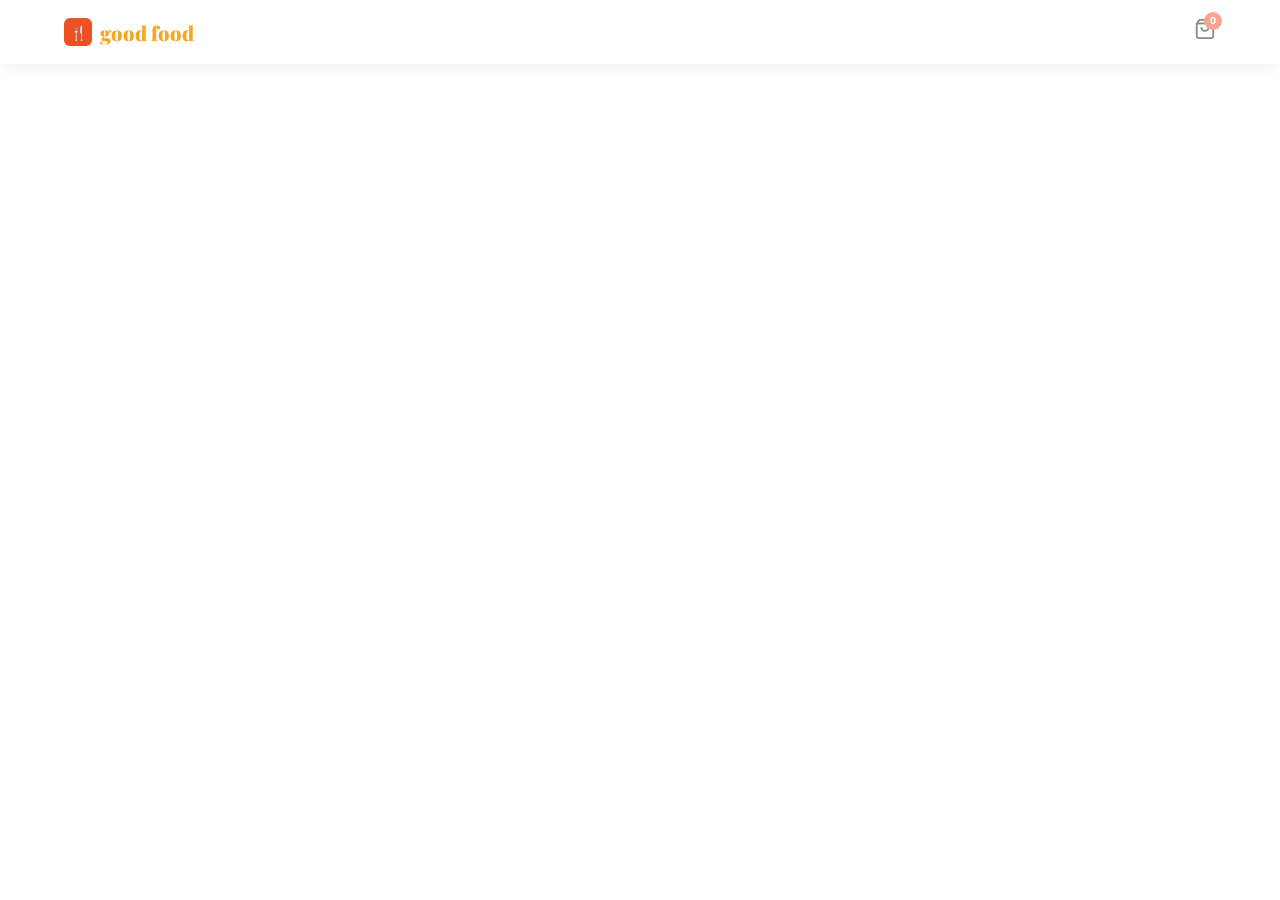
==== checkout.html @ 99d54633 "update" ====
<!DOCTYPE html>
<html lang="uk">
<head>
  <meta charset="UTF-8" />
  <meta name="viewport" content="width=device-width, initial-scale=1.0" />
  <title>Good Food — Оформлення замовлення</title>
  <link href="https://fonts.googleapis.com/css2?family=Nunito:wght@400;600;700;800;900&family=Playfair+Display:wght@700;900&display=swap" rel="stylesheet" />
  <link rel="stylesheet" href="style.css" />
  <style>
    /* ─── CHECKOUT PAGE ─── */
    .checkout-page {
      min-height: 100vh;
      background: var(--cream);
      padding: 40px 5% 80px;
    }
 
    .checkout-back {
      display: inline-flex;
      align-items: center;
      gap: 6px;
      color: var(--gray);
      font-size: .9rem;
      font-weight: 700;
      text-decoration: none;
      margin-bottom: 32px;
      transition: color .2s;
    }
    .checkout-back:hover { color: var(--orange-dark); }
 
    .checkout-title {
      font-family: 'Playfair Display', serif;
      font-size: clamp(1.8rem, 3vw, 2.4rem);
      font-weight: 900;
      color: var(--dark);
      margin-bottom: 32px;
    }
 
    .checkout-grid {
      display: grid;
      grid-template-columns: 1fr 380px;
      gap: 28px;
      align-items: start;
    }
 
    /* ─── FORM CARD ─── */
    .checkout-card {
      background: white;
      border-radius: 20px;
      padding: 32px;
      box-shadow: 0 4px 20px rgba(0,0,0,.06);
    }
 
    .checkout-card h3 {
      font-family: 'Playfair Display', serif;
      font-size: 1.15rem;
      font-weight: 700;
      color: var(--dark);
      margin-bottom: 22px;
      padding-bottom: 14px;
      border-bottom: 2px solid var(--cream);
    }
 
    .form-row {
      display: grid;
      grid-template-columns: 1fr 1fr;
      gap: 16px;
    }
 
    .form-group {
      display: flex;
      flex-direction: column;
      gap: 6px;
      margin-bottom: 16px;
    }
 
    .form-group.full { grid-column: 1 / -1; }
 
    .form-group label {
      font-size: .82rem;
      font-weight: 800;
      color: var(--gray);
      text-transform: uppercase;
      letter-spacing: .05em;
    }
 
    .form-group input,
    .form-group select,
    .form-group textarea {
      padding: 12px 16px;
      border: 2px solid #eee;
      border-radius: 10px;
      font-family: 'Nunito', sans-serif;
      font-size: .95rem;
      color: var(--dark);
      outline: none;
      transition: border-color .2s;
      background: white;
    }
 
    .form-group input:focus,
    .form-group select:focus,
    .form-group textarea:focus {
      border-color: var(--orange);
    }
 
    .form-group textarea {
      resize: none;
      height: 90px;
    }
 
    /* Delivery type toggle */
    .delivery-toggle {
      display: grid;
      grid-template-columns: 1fr 1fr;
      gap: 10px;
      margin-bottom: 20px;
    }
 
    .delivery-option {
      display: flex;
      align-items: center;
      gap: 10px;
      padding: 14px 16px;
      border: 2px solid #eee;
      border-radius: 12px;
      cursor: pointer;
      transition: all .2s;
      font-weight: 700;
      font-size: .9rem;
      color: var(--gray);
    }
 
    .delivery-option.active {
      border-color: var(--orange);
      background: #fff8ee;
      color: var(--orange-dark);
    }
 
    .delivery-option input { display: none; }
 
    /* Payment options */
    .payment-options {
      display: flex;
      flex-direction: column;
      gap: 10px;
      margin-bottom: 0;
    }
 
    .payment-option {
      display: flex;
      align-items: center;
      gap: 12px;
      padding: 14px 16px;
      border: 2px solid #eee;
      border-radius: 12px;
      cursor: pointer;
      transition: all .2s;
      font-weight: 700;
      font-size: .9rem;
      color: var(--gray);
    }
 
    .payment-option.active {
      border-color: var(--orange);
      background: #fff8ee;
      color: var(--orange-dark);
    }
 
    .payment-option input { display: none; }
 
    .payment-icon { font-size: 1.3rem; }
 
    /* ─── ORDER SUMMARY ─── */
    .order-summary {
      background: white;
      border-radius: 20px;
      padding: 28px;
      box-shadow: 0 4px 20px rgba(0,0,0,.06);
      position: sticky;
      top: 80px;
    }
 
    .order-summary h3 {
      font-family: 'Playfair Display', serif;
      font-size: 1.15rem;
      font-weight: 700;
      color: var(--dark);
      margin-bottom: 20px;
      padding-bottom: 14px;
      border-bottom: 2px solid var(--cream);
    }
 
    .summary-items {
      display: flex;
      flex-direction: column;
      gap: 14px;
      margin-bottom: 20px;
    }
 
    .summary-item {
      display: flex;
      align-items: center;
      gap: 12px;
    }
 
    .summary-item img {
      width: 52px;
      height: 52px;
      border-radius: 10px;
      object-fit: cover;
      flex-shrink: 0;
    }
 
    .summary-item-info {
      flex: 1;
    }
 
    .summary-item-name {
      font-size: .88rem;
      font-weight: 700;
      color: var(--dark);
      display: block;
    }
 
    .summary-item-qty {
      font-size: .8rem;
      color: var(--gray);
    }
 
    .summary-item-price {
      font-size: .9rem;
      font-weight: 800;
      color: var(--orange-dark);
      white-space: nowrap;
    }
 
    .summary-empty {
      text-align: center;
      color: var(--gray);
      font-size: .9rem;
      padding: 20px 0;
    }
 
    .summary-divider {
      height: 1px;
      background: var(--cream);
      margin: 16px 0;
    }
 
    .summary-row {
      display: flex;
      justify-content: space-between;
      font-size: .88rem;
      color: var(--gray);
      margin-bottom: 8px;
    }
 
    .summary-row span:last-child { font-weight: 700; color: var(--dark); }
 
    .summary-total {
      display: flex;
      justify-content: space-between;
      font-size: 1.1rem;
      font-weight: 900;
      color: var(--dark);
      margin-top: 12px;
    }
 
    .summary-total span:last-child { color: var(--red-orange); }
 
    .place-order-btn {
      width: 100%;
      margin-top: 20px;
      padding: 16px;
      background: var(--red-orange);
      color: white;
      border: none;
      border-radius: 14px;
      font-family: 'Nunito', sans-serif;
      font-size: 1rem;
      font-weight: 800;
      cursor: pointer;
      transition: background .2s, transform .15s;
    }
 
    .place-order-btn:hover {
      background: #d94218;
      transform: translateY(-2px);
    }
 
    .place-order-btn:disabled {
      background: #ccc;
      cursor: not-allowed;
      transform: none;
    }
 
    /* ─── SUCCESS SCREEN ─── */
    .success-screen {
      display: none;
      flex-direction: column;
      align-items: center;
      justify-content: center;
      text-align: center;
      padding: 80px 20px;
      animation: fadeUp .5s ease both;
    }
 
    .success-screen.show { display: flex; }
 
    .success-icon {
      width: 90px;
      height: 90px;
      background: linear-gradient(135deg, var(--orange), var(--red-orange));
      border-radius: 50%;
      display: flex;
      align-items: center;
      justify-content: center;
      font-size: 2.5rem;
      margin-bottom: 24px;
      box-shadow: 0 12px 36px rgba(245,166,35,.4);
    }
 
    .success-screen h2 {
      font-family: 'Playfair Display', serif;
      font-size: 2rem;
      font-weight: 900;
      color: var(--dark);
      margin-bottom: 12px;
    }
 
    .success-screen p {
      color: var(--gray);
      font-size: 1rem;
      margin-bottom: 32px;
      line-height: 1.6;
    }
 
    .success-back-btn {
      display: inline-flex;
      align-items: center;
      gap: 8px;
      background: var(--orange);
      color: white;
      border: none;
      border-radius: 12px;
      padding: 14px 28px;
      font-family: 'Nunito', sans-serif;
      font-size: 1rem;
      font-weight: 800;
      cursor: pointer;
      text-decoration: none;
      transition: background .2s;
    }
 
    .success-back-btn:hover { background: var(--orange-dark); }
 
    /* ─── RESPONSIVE ─── */
    @media (max-width: 860px) {
      .checkout-grid {
        grid-template-columns: 1fr;
      }
      .order-summary { position: static; }
    }
 
    @media (max-width: 500px) {
      .form-row { grid-template-columns: 1fr; }
      .delivery-toggle { grid-template-columns: 1fr; }
    }
  </style>
</head>
<body>
 
<!-- NAVBAR -->
<nav>
  <a class="logo" href="index.html">
    <span class="logo-icon">🍴</span>
    <span>good <span>food</span></span>
  </a>
  <div class="nav-right">
    <div class="nav-cart" id="cart-icon" style="cursor:default; opacity:.5">
      <svg width="22" height="22" fill="none" stroke="currentColor" stroke-width="2" viewBox="0 0 24 24"><path d="M6 2 3 6v14a2 2 0 0 0 2 2h14a2 2 0 0 0 2-2V6l-3-4Z"/><line x1="3" y1="6" x2="21" y2="6"/><path d="M16 10a4 4 0 0 1-8 0"/></svg>
      <div class="cart-badge" id="cart-count">0</div>
    </div>
  </div>
</nav>
---- style.css ----
*, *::before, *::after { box-sizing: border-box; margin: 0; padding: 0; }

:root {
  --orange: #f5a623;
  --orange-dark: #e8920a;
  --red-orange: #f04e23;
  --cream: #fff9f0;
  --dark: #1a1a1a;
  --gray: #666;
  --light-gray: #f5f5f5;
  --white: #ffffff;
}

body {
  font-family: 'Nunito', sans-serif;
  color: var(--dark);
  background: var(--white);
  overflow-x: hidden;
}

/* ─── NAVBAR ─── */
nav {
  position: sticky;
  top: 0;
  z-index: 100;
  background: var(--white);
  box-shadow: 0 2px 12px rgba(0,0,0,.07);
  display: flex;
  align-items: center;
  justify-content: space-between;
  padding: 0 5%;
  height: 64px;
}

.logo {
  display: flex;
  align-items: center;
  gap: 8px;
  font-family: 'Playfair Display', serif;
  font-size: 1.25rem;
  font-weight: 900;
  color: var(--dark);
  text-decoration: none;
}

.logo-icon {
  width: 28px;
  height: 28px;
  background: var(--red-orange);
  border-radius: 6px;
  display: flex;
  align-items: center;
  justify-content: center;
  color: white;
  font-size: 14px;
}

.logo span { color: var(--orange); }

.nav-right {
  display: flex;
  align-items: center;
  gap: 20px;
}

.nav-search {
  display: flex;
  align-items: center;
  gap: 6px;
  font-size: .9rem;
  color: var(--gray);
  cursor: pointer;
  transition: color .2s;
}

.nav-search:hover { color: var(--orange); }

.nav-cart {
  position: relative;
  cursor: pointer;
}

.nav-cart svg { color: var(--dark); }

.cart-badge {
  position: absolute;
  top: -6px;
  right: -6px;
  background: var(--red-orange);
  color: white;
  font-size: 10px;
  font-weight: 800;
  width: 18px;
  height: 18px;
  border-radius: 50%;
  display: flex;
  align-items: center;
  justify-content: center;
}

/* ─── HERO ─── */
.hero {
  background: linear-gradient(135deg, #f5a623 0%, #f7b733 60%, #f9c94e 100%);
  min-height: 380px;
  display: flex;
  align-items: center;
  padding: 60px 5%;
  position: relative;
  overflow: hidden;
}

.hero::after {
  content: '';
  position: absolute;
  right: 0; top: 0;
  width: 50%;
  height: 100%;
  background: url('https://images.unsplash.com/photo-1569050467447-ce54b3bbc37d?w=800&q=80') center/cover no-repeat;
  mask-image: linear-gradient(to left, rgba(0,0,0,.6) 0%, transparent 100%);
  -webkit-mask-image: linear-gradient(to left, rgba(0,0,0,.6) 0%, transparent 100%);
}

.hero-content { position: relative; z-index: 2; max-width: 520px; }

.hero h1 {
  font-family: 'Playfair Display', serif;
  font-size: clamp(2rem, 4vw, 3rem);
  font-weight: 900;
  color: var(--white);
  line-height: 1.15;
  margin-bottom: 8px;
  text-shadow: 0 2px 8px rgba(0,0,0,.15);
}

.hero-sub {
  font-size: .95rem;
  color: rgba(255,255,255,.85);
  margin-bottom: 28px;
}

.delivery-tabs {
  display: flex;
  gap: 8px;
  margin-bottom: 14px;
}

.tab-btn {
  padding: 6px 18px;
  border-radius: 20px;
  border: 2px solid rgba(255,255,255,.5);
  background: transparent;
  color: white;
  font-family: 'Nunito', sans-serif;
  font-size: .85rem;
  font-weight: 700;
  cursor: pointer;
  transition: all .2s;
}

.tab-btn.active {
  background: white;
  color: var(--orange-dark);
  border-color: white;
}

.search-bar {
  display: flex;
  align-items: center;
  background: white;
  border-radius: 12px;
  overflow: hidden;
  box-shadow: 0 8px 30px rgba(0,0,0,.15);
}

.search-bar .location-icon {
  padding: 0 14px;
  color: var(--orange);
}

.search-bar input {
  flex: 1;
  border: none;
  outline: none;
  font-family: 'Nunito', sans-serif;
  font-size: .9rem;
  padding: 14px 0;
  background: transparent;
  color: var(--dark);
}

.search-bar input::placeholder { color: #aaa; }

.search-btn {
  background: var(--red-orange);
  color: white;
  border: none;
  padding: 14px 22px;
  font-family: 'Nunito', sans-serif;
  font-size: .9rem;
  font-weight: 700;
  cursor: pointer;
  display: flex;
  align-items: center;
  gap: 6px;
  transition: background .2s;
}

.search-btn:hover { background: #d94218; }

/* ─── FEATURED DISHES ─── */
.section { padding: 60px 5%; }

.dishes-grid {
  display: grid;
  grid-template-columns: repeat(4, 1fr);
  gap: 24px;
}

.dish-card {
  border-radius: 16px;
  overflow: hidden;
  background: white;
  box-shadow: 0 4px 20px rgba(0,0,0,.08);
  transition: transform .25s, box-shadow .25s;
  cursor: pointer;
}

.dish-card:hover {
  transform: translateY(-6px);
  box-shadow: 0 12px 36px rgba(0,0,0,.14);
}

.dish-img {
  width: 100%;
  height: 180px;
  object-fit: cover;
  display: block;
}

.dish-info {
  padding: 12px 14px;
}

.dish-meta {
  display: flex;
  align-items: center;
  justify-content: space-between;
  margin-bottom: 10px;
}

.dish-name {
  font-size: .95rem;
  font-weight: 700;
  color: var(--dark);
}

.dish-price {
  background: var(--orange);
  color: white;
  font-size: .78rem;
  font-weight: 800;
  padding: 3px 9px;
  border-radius: 20px;
  white-space: nowrap;
}

.add-btn {
  width: 100%;
  padding: 9px;
  background: transparent;
  border: 2px solid var(--red-orange);
  color: var(--red-orange);
  border-radius: 8px;
  font-family: 'Nunito', sans-serif;
  font-size: .85rem;
  font-weight: 700;
  cursor: pointer;
  transition: all .2s;
}

.add-btn:hover {
  background: var(--red-orange);
  color: white;
}

/* ─── HOW IT WORKS ─── */
.how-section {
  background: var(--cream);
  padding: 70px 5%;
  text-align: center;
}

.section-title {
  font-family: 'Playfair Display', serif;
  font-size: clamp(1.5rem, 3vw, 2.2rem);
  font-weight: 700;
  color: var(--orange-dark);
  margin-bottom: 48px;
}

.steps-grid {
  display: grid;
  grid-template-columns: repeat(4, 1fr);
  gap: 32px;
}

.step {
  display: flex;
  flex-direction: column;
  align-items: center;
  gap: 14px;
}

.step-icon {
  width: 64px;
  height: 64px;
  background: var(--orange);
  border-radius: 50%;
  display: flex;
  align-items: center;
  justify-content: center;
  color: white;
  font-size: 1.6rem;
  box-shadow: 0 8px 24px rgba(245,166,35,.35);
  transition: transform .2s;
}

.step:hover .step-icon { transform: scale(1.1); }

.step h3 {
  font-size: 1rem;
  font-weight: 800;
}

.step p {
  font-size: .85rem;
  color: var(--gray);
  line-height: 1.5;
}

/* ─── POPULAR ─── */
.popular-section { padding: 70px 5%; }

.popular-section .section-title {
  color: var(--dark);
  text-align: center;
  margin-bottom: 32px;
}

.carousel-wrapper {
  position: relative;
}

.carousel {
  display: grid;
  grid-template-columns: repeat(5, 1fr);
  gap: 20px;
  overflow: hidden;
}

.carousel .dish-card { box-shadow: 0 4px 16px rgba(0,0,0,.07); }

.carousel-btn {
  position: absolute;
  top: 50%;
  transform: translateY(-50%);
  width: 44px;
  height: 44px;
  border-radius: 50%;
  border: none;
  background: var(--orange);
  color: white;
  font-size: 1.2rem;
  cursor: pointer;
  z-index: 5;
  display: flex;
  align-items: center;
  justify-content: center;
  box-shadow: 0 4px 16px rgba(245,166,35,.4);
  transition: background .2s, transform .2s;
}

.carousel-btn:hover {
  background: var(--orange-dark);
  transform: translateY(-50%) scale(1.08);
}

.carousel-btn.prev { left: -22px; }
.carousel-btn.next { right: -22px; }

/* ─── PERKS ─── */
.perks-section {
  padding: 60px 5%;
}

.perks-banner {
  background: var(--cream);
  border-radius: 24px;
  padding: 48px 6%;
  display: grid;
  grid-template-columns: repeat(3, 1fr);
  gap: 32px;
}

.perk {
  display: flex;
  align-items: flex-start;
  gap: 16px;
}

.perk-icon {
  width: 54px;
  height: 54px;
  background: var(--orange);
  border-radius: 14px;
  flex-shrink: 0;
  display: flex;
  align-items: center;
  justify-content: center;
  font-size: 1.5rem;
  color: white;
  box-shadow: 0 6px 20px rgba(245,166,35,.3);
}

.perk h3 {
  font-size: 1.1rem;
  font-weight: 800;
  margin-bottom: 6px;
}

.perk p {
  font-size: .85rem;
  color: var(--gray);
  line-height: 1.5;
}

/* ─── CTA ─── */
.cta-section {
  position: relative;
  overflow: hidden;
  min-height: 280px;
  display: flex;
  align-items: center;
  justify-content: center;
  text-align: center;
}

.cta-bg {
  position: absolute;
  inset: 0;
  background: linear-gradient(135deg, #f5a623 0%, #f04e23 100%);
  z-index: 0;
}

.cta-bg::before {
  content: '';
  position: absolute;
  left: -40px;
  top: -30px;
  width: 340px;
  height: 340px;
  background: url('https://images.unsplash.com/photo-1512621776951-a57141f2eefd?w=500&q=80') center/cover no-repeat;
  border-radius: 50%;
  opacity: .35;
}

.cta-bg::after {
  content: '';
  position: absolute;
  right: -40px;
  bottom: -30px;
  width: 300px;
  height: 300px;
  background: url('https://images.unsplash.com/photo-1585109649139-366815a0d713?w=500&q=80') center/cover no-repeat;
  border-radius: 50%;
  opacity: .35;
}

.cta-content {
  position: relative;
  z-index: 2;
  padding: 40px 20px;
}

.cta-content h2 {
  font-family: 'Playfair Display', serif;
  font-size: clamp(1.6rem, 3.5vw, 2.6rem);
  font-weight: 900;
  color: white;
  line-height: 1.2;
  margin-bottom: 28px;
  text-shadow: 0 2px 12px rgba(0,0,0,.2);
}

.cta-btn {
  display: inline-flex;
  align-items: center;
  gap: 8px;
  background: white;
  color: var(--red-orange);
  font-family: 'Nunito', sans-serif;
  font-size: .95rem;
  font-weight: 800;
  padding: 14px 32px;
  border-radius: 10px;
  border: none;
  cursor: pointer;
  text-transform: uppercase;
  letter-spacing: .05em;
  box-shadow: 0 8px 28px rgba(0,0,0,.2);
  transition: transform .2s, box-shadow .2s;
}

.cta-btn:hover {
  transform: translateY(-3px);
  box-shadow: 0 14px 36px rgba(0,0,0,.25);
}

/* ─── FOOTER ─── */
footer {
  background: #1a1a1a;
  color: #ccc;
  padding: 56px 5% 32px;
}

.footer-grid {
  display: grid;
  grid-template-columns: 1fr 1fr 1fr auto;
  gap: 40px;
  margin-bottom: 40px;
}

.footer-col h4 {
  font-size: .9rem;
  font-weight: 800;
  color: white;
  margin-bottom: 14px;
  text-transform: uppercase;
  letter-spacing: .06em;
}

.footer-col a {
  display: block;
  color: #aaa;
  text-decoration: none;
  font-size: .88rem;
  line-height: 2;
  transition: color .2s;
}

.footer-col a:hover { color: var(--orange); }

.social-icons {
  display: flex;
  gap: 12px;
  margin-bottom: 16px;
}

.social-icon {
  width: 36px;
  height: 36px;
  border-radius: 50%;
  border: 1px solid #444;
  display: flex;
  align-items: center;
  justify-content: center;
  font-size: 1rem;
  color: #aaa;
  cursor: pointer;
  transition: all .2s;
}

.social-icon:hover {
  background: var(--orange);
  border-color: var(--orange);
  color: white;
}

.newsletter-row {
  display: flex;
  gap: 8px;
  margin-top: 12px;
}

.newsletter-row input {
  flex: 1;
  padding: 10px 14px;
  border-radius: 8px;
  border: 1px solid #444;
  background: #2a2a2a;
  color: white;
  font-family: 'Nunito', sans-serif;
  font-size: .85rem;
  outline: none;
}

.newsletter-row input::placeholder { color: #666; }

.newsletter-btn {
  background: var(--orange);
  color: white;
  border: none;
  border-radius: 8px;
  padding: 10px 16px;
  font-family: 'Nunito', sans-serif;
  font-weight: 700;
  font-size: .85rem;
  cursor: pointer;
  transition: background .2s;
}

.newsletter-btn:hover { background: var(--orange-dark); }

.footer-bottom {
  border-top: 1px solid #2a2a2a;
  padding-top: 24px;
  display: flex;
  align-items: center;
  justify-content: space-between;
  font-size: .8rem;
  color: #666;
}

.footer-bottom a { color: var(--orange); text-decoration: none; }

/* ─── ANIMATIONS ─── */
@keyframes fadeUp {
  from { opacity: 0; transform: translateY(24px); }
  to   { opacity: 1; transform: translateY(0); }
}

.hero-content { animation: fadeUp .7s ease both; }
.dish-card { animation: fadeUp .5s ease both; }
.dish-card:nth-child(2) { animation-delay: .08s; }
.dish-card:nth-child(3) { animation-delay: .16s; }
.dish-card:nth-child(4) { animation-delay: .24s; }

/* ─── RESPONSIVE ─── */
@media (max-width: 960px) {
  .dishes-grid { grid-template-columns: repeat(2, 1fr); }
  .steps-grid { grid-template-columns: repeat(2, 1fr); }
  .carousel { grid-template-columns: repeat(3, 1fr); }
  .perks-banner { grid-template-columns: 1fr; }
  .footer-grid { grid-template-columns: 1fr 1fr; }
}

@media (max-width: 600px) {
  .dishes-grid { grid-template-columns: 1fr; }
  .steps-grid { grid-template-columns: 1fr; }
  .carousel { grid-template-columns: repeat(2, 1fr); }
  .footer-grid { grid-template-columns: 1fr; }
  nav { padding: 0 4%; }
}

/* ══════════════════════════════════════════
   SEARCH OVERLAY
══════════════════════════════════════════ */
.search-overlay {
  position: fixed;
  inset: 0;
  background: rgba(0,0,0,.55);
  z-index: 200;
  display: flex;
  align-items: flex-start;
  justify-content: center;
  padding-top: 80px;
  opacity: 0;
  pointer-events: none;
  transition: opacity .25s;
}

.search-overlay.open {
  opacity: 1;
  pointer-events: all;
}

.search-overlay-inner {
  background: white;
  border-radius: 20px;
  width: 100%;
  max-width: 620px;
  padding: 32px;
  position: relative;
  max-height: 80vh;
  display: flex;
  flex-direction: column;
  gap: 20px;
  box-shadow: 0 24px 60px rgba(0,0,0,.2);
  transform: translateY(-16px);
  transition: transform .25s;
}

.search-overlay.open .search-overlay-inner {
  transform: translateY(0);
}

.search-overlay-title {
  font-family: 'Playfair Display', serif;
  font-size: 1.4rem;
  color: var(--dark);
}

.search-close {
  position: absolute;
  top: 16px; right: 20px;
  background: none;
  border: none;
  font-size: 1.8rem;
  cursor: pointer;
  color: var(--gray);
  line-height: 1;
  transition: color .2s;
}

.search-close:hover { color: var(--red-orange); }

.search-overlay-bar {
  display: flex;
  align-items: center;
  gap: 12px;
  border: 2px solid var(--orange);
  border-radius: 12px;
  padding: 10px 16px;
}

.search-overlay-bar svg { color: var(--orange); flex-shrink: 0; }

.search-overlay-bar input {
  flex: 1;
  border: none;
  outline: none;
  font-family: 'Nunito', sans-serif;
  font-size: 1rem;
  color: var(--dark);
}

.search-overlay-bar input::placeholder { color: #bbb; }

.search-results {
  overflow-y: auto;
  display: flex;
  flex-direction: column;
  gap: 12px;
}

.search-result-item {
  display: flex;
  align-items: center;
  gap: 14px;
  padding: 10px 12px;
  border-radius: 12px;
  transition: background .15s;
}

.search-result-item:hover { background: var(--cream); }

.search-result-item img {
  width: 58px;
  height: 58px;
  object-fit: cover;
  border-radius: 10px;
  flex-shrink: 0;
}

.search-result-info {
  flex: 1;
  display: flex;
  flex-direction: column;
  gap: 4px;
}

.search-result-name {
  font-weight: 700;
  font-size: .95rem;
  color: var(--dark);
}

.search-result-price {
  font-size: .85rem;
  color: var(--orange-dark);
  font-weight: 800;
}

.search-add-btn {
  padding: 8px 14px;
  border-radius: 8px;
  border: 2px solid var(--red-orange);
  background: transparent;
  color: var(--red-orange);
  font-family: 'Nunito', sans-serif;
  font-size: .82rem;
  font-weight: 700;
  cursor: pointer;
  white-space: nowrap;
  transition: all .2s;
}

.search-add-btn:hover {
  background: var(--red-orange);
  color: white;
}

.search-no-results {
  text-align: center;
  color: var(--gray);
  font-size: .95rem;
  padding: 24px 0;
}

/* ══════════════════════════════════════════
   CART DRAWER
══════════════════════════════════════════ */
.cart-overlay {
  position: fixed;
  inset: 0;
  background: rgba(0,0,0,.45);
  z-index: 300;
  opacity: 0;
  pointer-events: none;
  transition: opacity .25s;
}

.cart-overlay.open {
  opacity: 1;
  pointer-events: all;
}

.cart-drawer {
  position: fixed;
  top: 0; right: 0;
  height: 100vh;
  width: 380px;
  max-width: 95vw;
  background: white;
  z-index: 400;
  display: flex;
  flex-direction: column;
  box-shadow: -8px 0 40px rgba(0,0,0,.15);
  transform: translateX(100%);
  transition: transform .3s cubic-bezier(.4,0,.2,1);
}

.cart-drawer.open {
  transform: translateX(0);
}

.cart-header {
  display: flex;
  align-items: center;
  justify-content: space-between;
  padding: 24px 24px 20px;
  border-bottom: 1px solid #f0f0f0;
}

.cart-header h2 {
  font-family: 'Playfair Display', serif;
  font-size: 1.3rem;
}

.cart-drawer-close {
  background: none;
  border: none;
  font-size: 1.8rem;
  cursor: pointer;
  color: var(--gray);
  line-height: 1;
  transition: color .2s;
}

.cart-drawer-close:hover { color: var(--red-orange); }

.cart-items {
  flex: 1;
  overflow-y: auto;
  padding: 16px 24px;
  display: flex;
  flex-direction: column;
  gap: 14px;
}

.cart-empty {
  flex: 1;
  display: flex;
  flex-direction: column;
  align-items: center;
  justify-content: center;
  gap: 8px;
  color: var(--gray);
  padding: 60px 0;
}

.cart-empty span { font-size: 3rem; }
.cart-empty p { font-weight: 700; font-size: 1rem; }
.cart-empty small { font-size: .85rem; }

.cart-item {
  display: flex;
  align-items: center;
  gap: 12px;
  padding: 12px;
  border-radius: 12px;
  background: var(--cream);
}

.cart-item img {
  width: 56px;
  height: 56px;
  object-fit: cover;
  border-radius: 8px;
  flex-shrink: 0;
}

.cart-item-info {
  flex: 1;
  display: flex;
  flex-direction: column;
  gap: 3px;
}

.cart-item-name {
  font-size: .88rem;
  font-weight: 700;
  color: var(--dark);
  line-height: 1.3;
}

.cart-item-price {
  font-size: .82rem;
  color: var(--orange-dark);
  font-weight: 800;
}

.cart-item-controls {
  display: flex;
  align-items: center;
  gap: 8px;
}

.qty-btn {
  width: 28px;
  height: 28px;
  border-radius: 50%;
  border: 2px solid var(--orange);
  background: white;
  color: var(--orange-dark);
  font-size: 1rem;
  font-weight: 700;
  cursor: pointer;
  display: flex;
  align-items: center;
  justify-content: center;
  line-height: 1;
  transition: all .15s;
}

.qty-btn:hover {
  background: var(--orange);
  color: white;
}

.qty-value {
  font-weight: 800;
  font-size: .95rem;
  min-width: 18px;
  text-align: center;
}

.cart-item-remove {
  background: none;
  border: none;
  font-size: 1rem;
  cursor: pointer;
  opacity: .5;
  transition: opacity .2s;
  padding: 4px;
}

.cart-item-remove:hover { opacity: 1; }

.cart-footer {
  padding: 20px 24px;
  border-top: 1px solid #f0f0f0;
  display: flex;
  flex-direction: column;
  gap: 14px;
}

.cart-total {
  display: flex;
  justify-content: space-between;
  align-items: center;
  font-size: 1rem;
}

.cart-total span { color: var(--gray); font-weight: 600; }

.cart-total strong {
  font-size: 1.2rem;
  color: var(--dark);
  font-weight: 900;
}

.cart-checkout-btn {
  width: 100%;
  padding: 14px;
  background: var(--red-orange);
  color: white;
  border: none;
  border-radius: 12px;
  font-family: 'Nunito', sans-serif;
  font-size: 1rem;
  font-weight: 800;
  cursor: pointer;
  transition: background .2s, transform .15s;
}

.cart-checkout-btn:hover {
  background: #d94218;
  transform: translateY(-1px);
}

/* ─── CART DRAWER ─── */
.cart-overlay {
  display: none;
  position: fixed; inset: 0;
  background: rgba(0,0,0,.45);
  z-index: 300;
}
.cart-overlay.open { display: block; }

.cart-drawer {
  position: fixed;
  top: 0; right: 0;
  height: 100vh; width: 360px;
  background: white;
  z-index: 400;
  display: flex; flex-direction: column;
  box-shadow: -6px 0 32px rgba(0,0,0,.12);
  transform: translateX(100%);
  transition: transform .3s ease;
}
.cart-drawer.open { transform: translateX(0); }

.cart-header {
  display: flex; align-items: center; justify-content: space-between;
  padding: 22px 24px;
  border-bottom: 1px solid #f0f0f0;
}
.cart-header h2 { font-family: 'Playfair Display', serif; font-size: 1.25rem; }
.cart-header button {
  background: none; border: none;
  font-size: 1.8rem; cursor: pointer; color: var(--gray);
  transition: color .2s;
}
.cart-header button:hover { color: var(--red-orange); }

.cart-items {
  flex: 1; overflow-y: auto;
  padding: 16px 24px;
  display: flex; flex-direction: column; gap: 12px;
}

.cart-empty {
  text-align: center; color: var(--gray);
  padding: 60px 0; font-size: .95rem;
}

.cart-item {
  display: flex; align-items: center; gap: 12px;
  background: var(--cream); border-radius: 12px; padding: 10px 12px;
}
.cart-item img {
  width: 54px; height: 54px;
  object-fit: cover; border-radius: 8px; flex-shrink: 0;
}
.cart-item-info {
  flex: 1; display: flex; flex-direction: column; gap: 3px;
}
.cart-item-info span { font-size: .88rem; font-weight: 700; }
.cart-item-info b    { font-size: .82rem; color: var(--orange-dark); }

.cart-item-controls {
  display: flex; align-items: center; gap: 8px;
}
.cart-item-controls button {
  width: 28px; height: 28px; border-radius: 50%;
  border: 2px solid var(--orange);
  background: white; color: var(--orange-dark);
  font-size: 1rem; font-weight: 700;
  cursor: pointer; transition: all .15s;
}
.cart-item-controls button:hover { background: var(--orange); color: white; }
.cart-item-controls span { font-weight: 800; min-width: 16px; text-align: center; }

.cart-footer {
  padding: 18px 24px;
  border-top: 1px solid #f0f0f0;
  display: flex; flex-direction: column; gap: 12px;
}
.cart-total-row {
  display: flex; justify-content: space-between; align-items: center;
}
.cart-total-row span { color: var(--gray); font-weight: 600; }
.cart-total-row strong { font-size: 1.2rem; font-weight: 900; }

.cart-checkout-btn {
  width: 100%; padding: 14px;
  background: var(--red-orange); color: white;
  border: none; border-radius: 12px;
  font-family: 'Nunito', sans-serif;
  font-size: 1rem; font-weight: 800; cursor: pointer;
  transition: background .2s;
}
.cart-checkout-btn:hover { background: #d94218; }
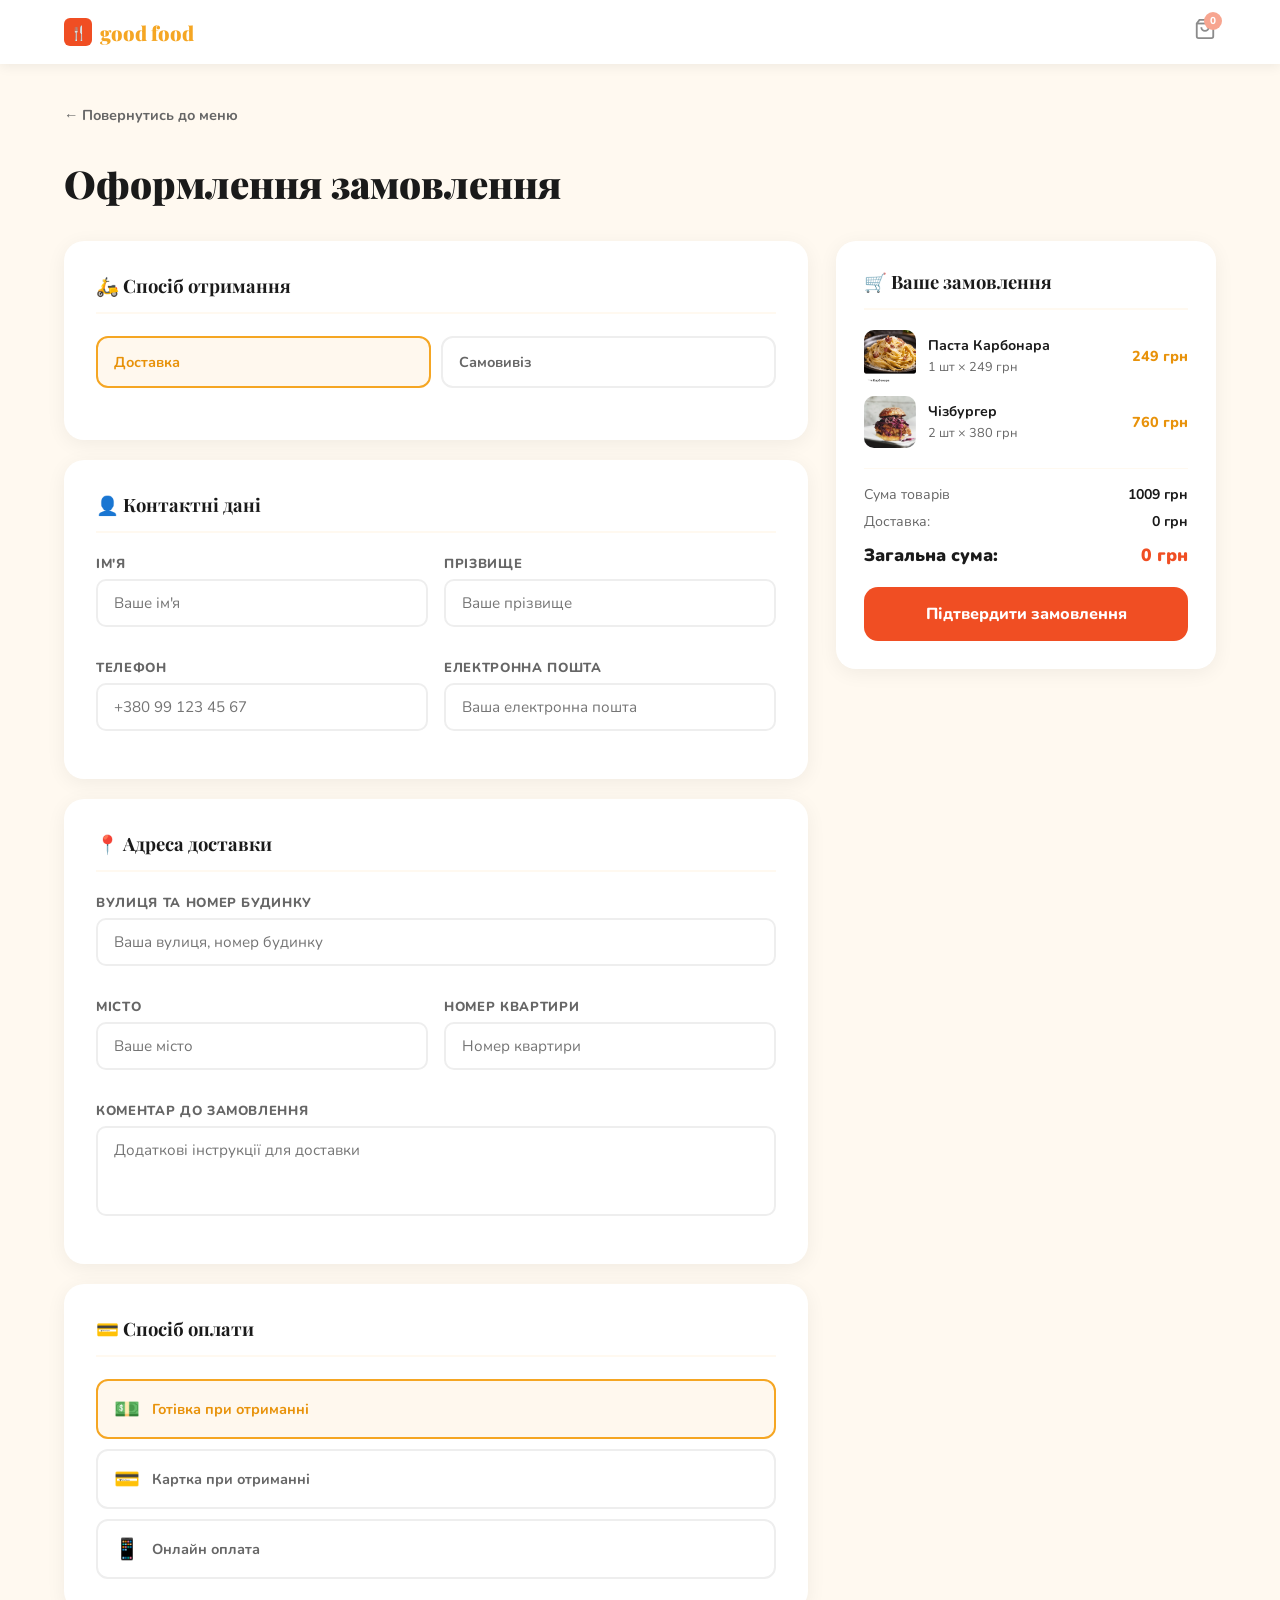
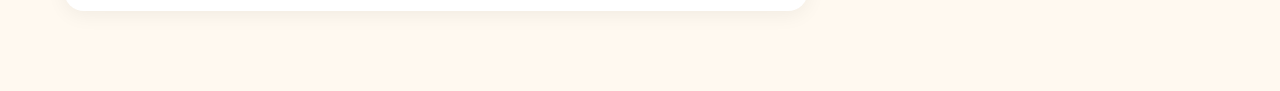
==== commit d7464cf4: "updeit" ====
--- a/checkout.html
+++ b/checkout.html
@@ -382,4 +382,203 @@
       <div class="cart-badge" id="cart-count">0</div>
     </div>
   </div>
-</nav>+</nav>
+
+<div class="checkout-page">
+    <a class="checkout-back" href="index.html">← Повернутись до меню</a>
+    <h1 class="checkout-title">Оформлення замовлення</h1>
+    <div class="checkout-grid">
+        <div>
+
+            <div class="checkout-card" style="margin-bottom: 20px;">
+                <h3>🛵 Спосіб отримання</h3>
+                <div class="delivery-toggle">
+                    <label class="delivery-option active" id="opt-delivery">
+                        <input type="radio" name="delivery" value="delivery" checked />
+                        Доставка
+                    </label>
+                    <label class="delivery-option">
+                        <input type="radio" name="delivery" value="pickup" />
+                        Самовивіз
+                    </label>
+        </div>
+</div>
+
+            <div class="checkout-card" style="margin-bottom: 20px;">
+                <h3>👤 Контактні дані</h3>
+                <div class="form-row">
+                    <div class="form-group">
+                        <label>Ім'я</label>
+                        <input type="text" id="field-name" placeholder="Ваше ім'я" />
+                    </div>
+                    <div class="form-group">
+                        <label>Прізвище</label>
+                        <input type="text" id="field-surname" placeholder="Ваше прізвище" />
+                    </div>
+                    <div class="form-group">
+                        <label>Телефон</label>
+                        <input type="tel" id="field-phone" placeholder="+380 99 123 45 67" />
+                    </div>
+                    <div class="form-group">
+                        <label>Електронна пошта</label>
+                        <input type="email" id="field-email" placeholder="Ваша електронна пошта" />
+                    </div>
+                </div>
+            </div>
+
+            <div class="checkout-card" id="address-card" style="margin-bottom: 20px;">
+                <h3>📍 Адреса доставки</h3>
+                <div class="form-row">
+                    <div class="form-group full">
+                        <label>Вулиця та номер будинку</label>
+                        <input type="text" id="field-street" placeholder="Ваша вулиця, номер будинку" />
+                    </div>
+                    <div class="form-group">
+                        <label>Місто</label>
+                        <input type="text" id="field-city" placeholder="Ваше місто" />
+                    </div>
+                    <div class="form-group">
+                        <label>Номер квартири</label>
+                        <input type="text" id="field-apartment" placeholder="Номер квартири" />
+                    </div>
+                    <div class="form-group full">
+                        <label>Коментар до замовлення</label>
+                        <textarea id="field-comment" placeholder="Додаткові інструкції для доставки"></textarea>
+                    </div>
+                </div>
+            </div>
+
+            <div class="checkout-card">
+          <h3>💳 Спосіб оплати</h3>
+          <div class="payment-options">
+            <label class="payment-option active" id="pay-cash">
+              <input type="radio" name="payment" value="cash" checked />
+              <span class="payment-icon">💵</span> Готівка при отриманні
+            </label>
+            <label class="payment-option" id="pay-card">
+              <input type="radio" name="payment" value="card" />
+              <span class="payment-icon">💳</span> Картка при отриманні
+            </label>
+            <label class="payment-option" id="pay-online">
+              <input type="radio" name="payment" value="online" />
+              <span class="payment-icon">📱</span> Онлайн оплата
+            </label>
+          </div>
+        </div>
+        </div>
+
+            <div class="order-summary">
+                <h3>🛒 Ваше замовлення</h3>
+                <div class="summary-items" id="summary-items">
+                    <div class="summary-empty">Ваш кошик порожній</div>
+                </div>
+                <div class="summary-divider"></div>
+                <div class="summary-row">
+                    <span>Сума товарів</span>
+                    <span id="subtotal">0 грн</span>
+                </div>
+                <div class="summary-row">
+                    <span>Доставка:</span>
+                    <span id="delivery-fee">0 грн</span>
+                </div>
+                <div class="summary-total">
+                    <span>Загальна сума:</span>
+                    <span id="total">0 грн</span>
+                </div>
+                <button class="place-order-btn" id="place-order-btn" onclick="placeOrder()">Підтвердити замовлення</button>
+            </div>
+    </div>
+</div>
+
+
+<div class="success-screen" id="success-screen">
+    <div class="success-icon">✓</div>
+    <h2>Дякуємо за замовлення!</h2>
+    <p>Ваше замовлення успішно оформлено і вже готується. Очікуйте на дзвінок від нашого кур'єра для підтвердження деталей доставки.</p>
+    <a href="index.html" class="success-back-btn">Повернутись до меню</a>
+</div>
+</div>
+<script>
+  const DELIVERY_FEE = 49;
+ 
+  let cart = [];
+  try {
+    const saved = localStorage.getItem('gf_cart');
+    if (saved) cart = JSON.parse(saved);
+  } catch(e) {}
+ 
+  if (cart.length === 0) {
+    cart = [
+      { id: 1, name: 'Паста Карбонара', price: 249, qty: 1, image: './img/Flash Deal Card.png' },
+      { id: 5, name: 'Чізбургер',       price: 380, qty: 2, image: './img/Rectangle 336.png'   }
+    ];
+  }
+ 
+  // ── Рендер підсумку ──
+  function renderSummary() {
+    const list = document.getElementById('summary-items');
+    if (cart.length === 0) {
+      list.innerHTML = '<p class="summary-empty">Кошик порожній</p>';
+      document.getElementById('place-order-btn').disabled = true;
+    } else {
+      list.innerHTML = cart.map(i => `
+        <div class="summary-item">
+          <img src="${i.image}" alt="${i.name}" onerror="this.style.display='none'" />
+          <div class="summary-item-info">
+            <span class="summary-item-name">${i.name}</span>
+            <span class="summary-item-qty">${i.qty} шт × ${i.price} грн</span>
+          </div>
+          <span class="summary-item-price">${i.price * i.qty} грн</span>
+        </div>`).join('');
+    }
+ 
+    const subtotal = cart.reduce((s, i) => s + i.price * i.qty, 0);
+    const isPickup = document.querySelector('input[name="delivery"]:checked')?.value === 'pickup';
+    const delivery = isPickup ? 0 : DELIVERY_FEE;
+ 
+    document.getElementById('subtotal').textContent     = subtotal + ' грн';
+    document.getElementById('delivery-cost').textContent = isPickup ? 'Безкоштовно' : delivery + ' грн';
+    document.getElementById('total-price').textContent  = (subtotal + delivery) + ' грн';
+    document.getElementById('cart-count').textContent   = cart.reduce((s, i) => s + i.qty, 0);
+  }
+ 
+  // ── Delivery toggle ──
+  document.querySelectorAll('input[name="delivery"]').forEach(radio => {
+    radio.addEventListener('change', () => {
+      document.querySelectorAll('.delivery-option').forEach(el => el.classList.remove('active'));
+      radio.closest('.delivery-option').classList.add('active');
+      const isPickup = radio.value === 'pickup';
+      document.getElementById('address-card').style.display = isPickup ? 'none' : 'block';
+      renderSummary();
+    });
+  });
+ 
+  // ── Payment toggle ──
+  document.querySelectorAll('input[name="payment"]').forEach(radio => {
+    radio.addEventListener('change', () => {
+      document.querySelectorAll('.payment-option').forEach(el => el.classList.remove('active'));
+      radio.closest('.payment-option').classList.add('active');
+    });
+  });
+ 
+  // ── Оформити замовлення ──
+  function placeOrder() {
+    const name  = document.getElementById('field-name').value.trim();
+    const phone = document.getElementById('field-phone').value.trim();
+    const isPickup = document.querySelector('input[name="delivery"]:checked')?.value === 'pickup';
+    const street = document.getElementById('field-street').value.trim();
+ 
+    if (!name)  { alert('Введіть своє ім\'я'); return; }
+    if (!phone) { alert('Введіть номер телефону'); return; }
+    if (!isPickup && !street) { alert('Введіть адресу доставки'); return; }
+ 
+    // Успіх
+    document.getElementById('checkout-form-section').style.display = 'none';
+    document.getElementById('success-screen').classList.add('show');
+    localStorage.removeItem('gf_cart');
+  }
+ 
+  renderSummary();
+</script>
+</body>
+</html>
